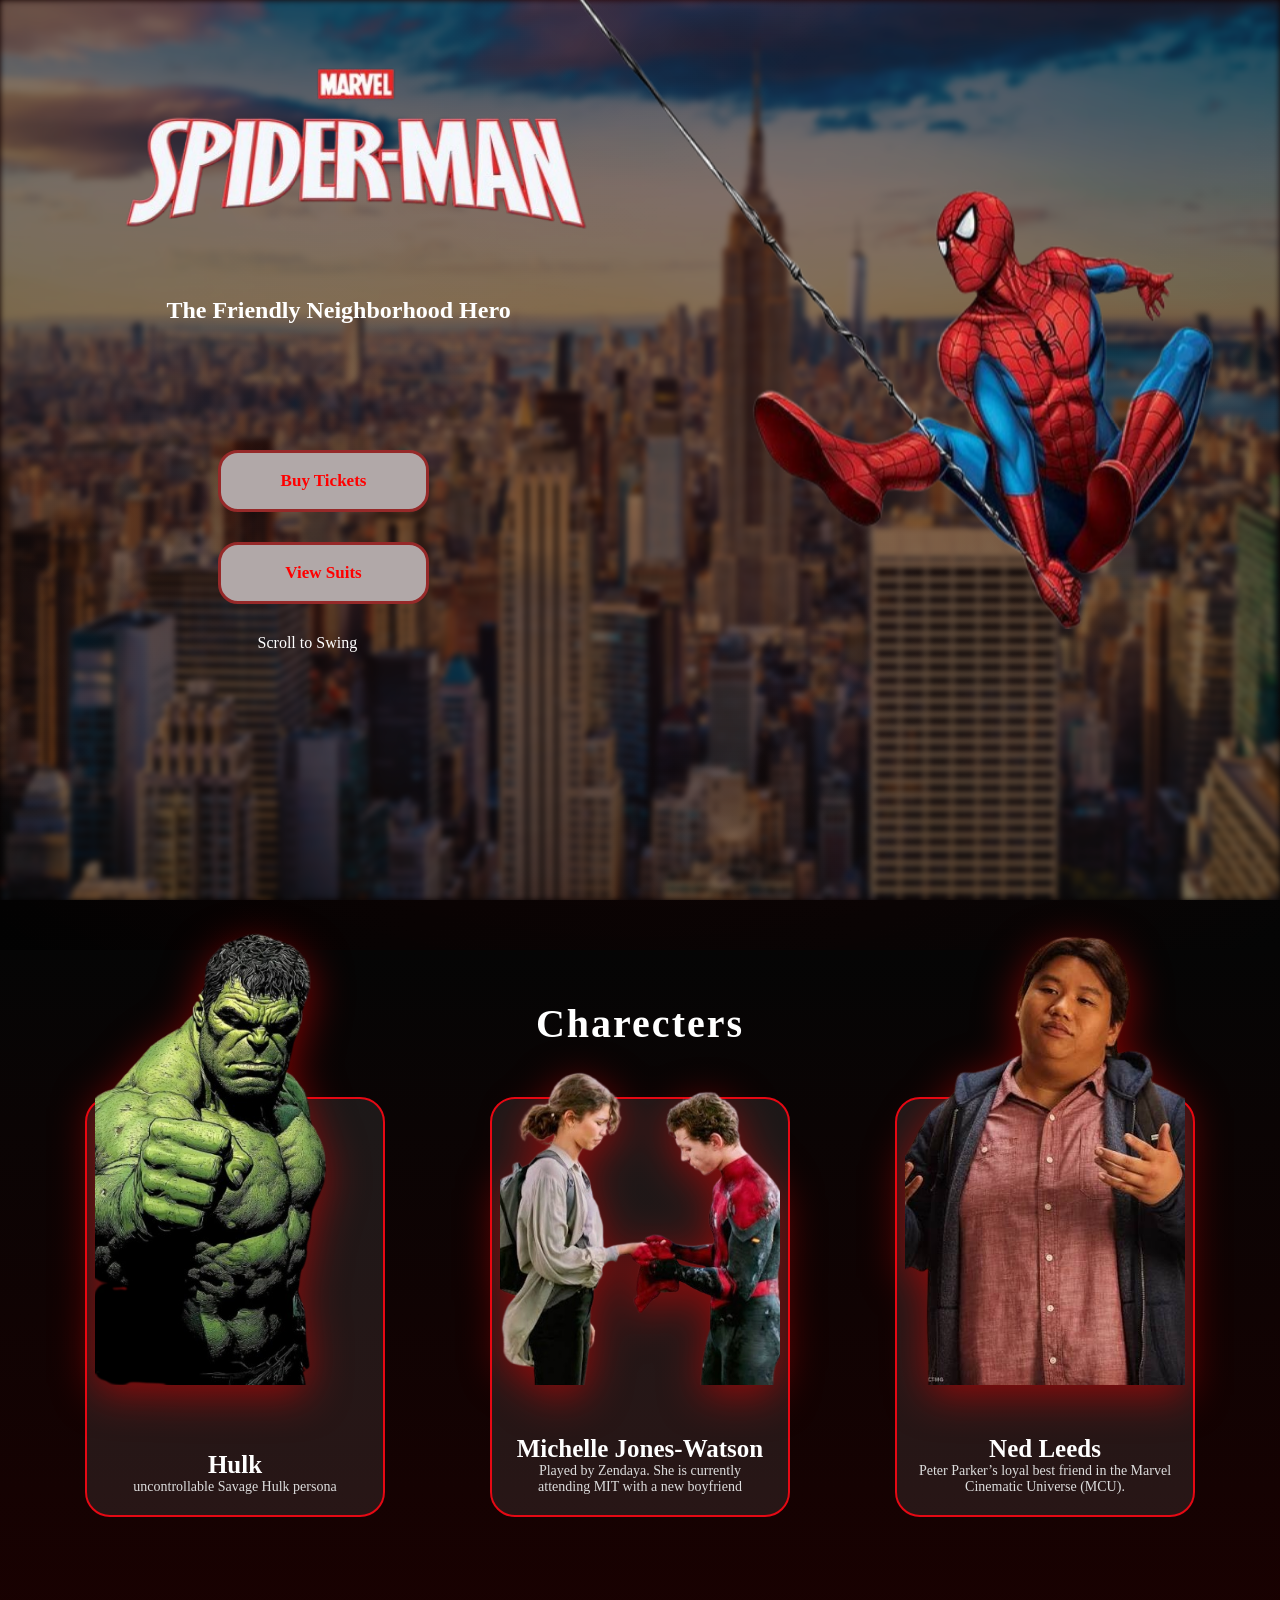
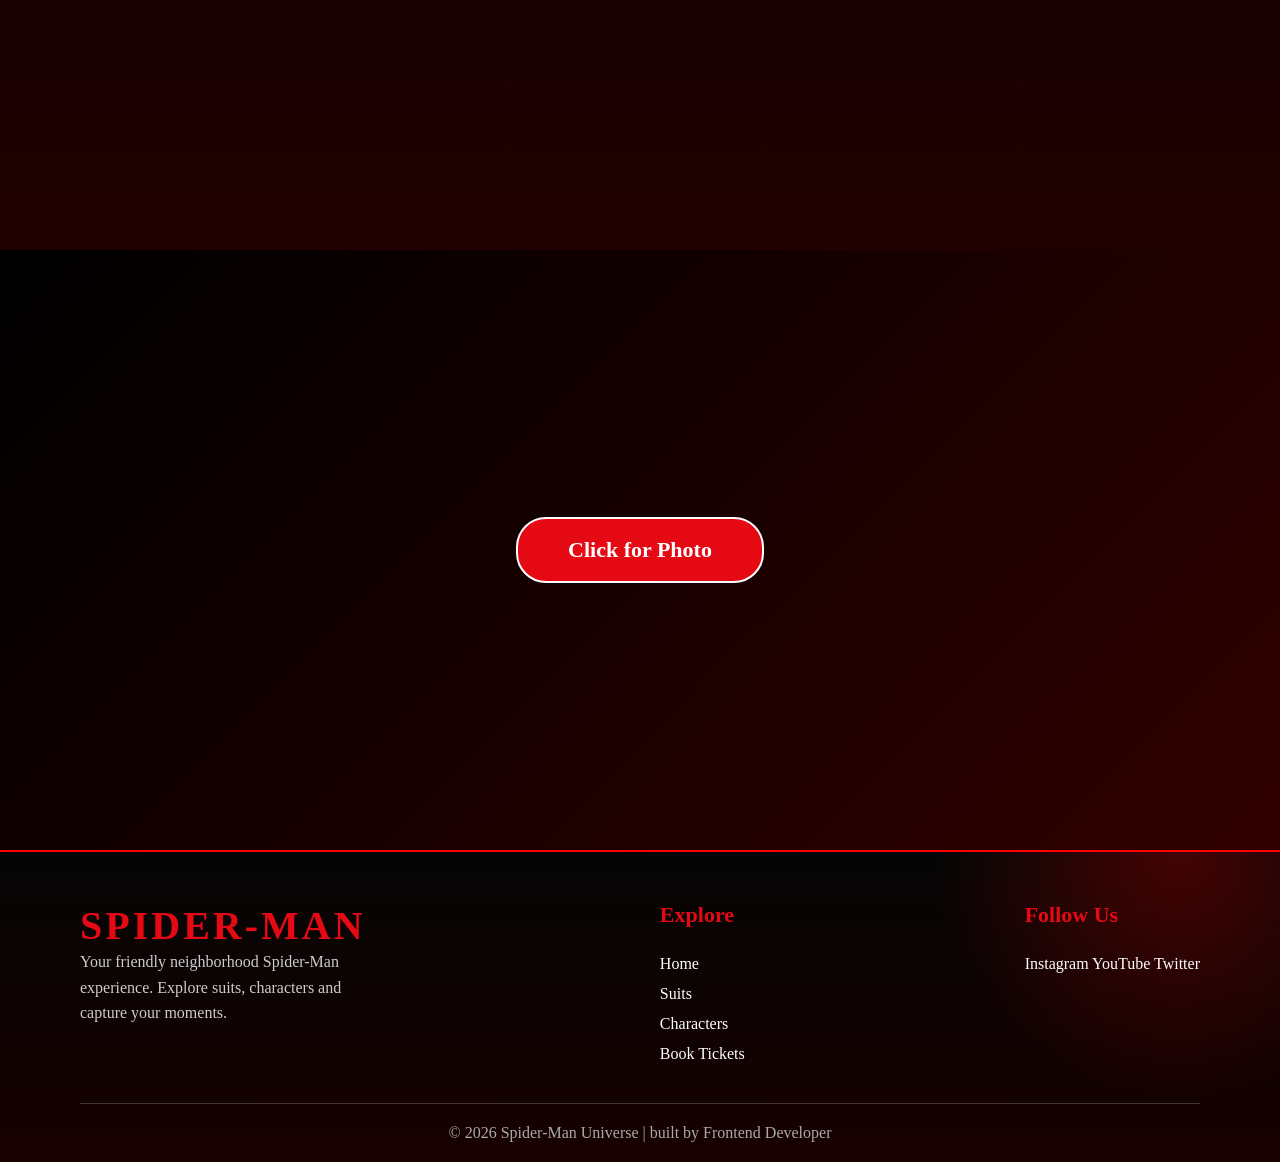
==== index.html @ 3d3e519a "first commit" ====
<!DOCTYPE html>
<html lang="en">

<head>
    <meta charset="UTF-8">
    <meta name="viewport" content="width=device-width, initial-scale=1.0">
    <title>Spider</title>
    <link rel="stylesheet" href="./styles.css">
</head>

<body>
    <section class="hero">
        <div class="video-section">
            <video autoplay muted 1 src="./assets/spiderman.mp4" class="hero-video" id="Hero-video"></video>
        </div>
        <div class="hero-content">
            <img src="./city-hd.jpg" alt="city" class="back">
            <img src="./assets/spidy/image-removebg-preview (6).png" alt="" class="main-img">
            <img src="./assets/spidy/spider-text.png" alt="" class="spidy-text">

            <h3 class="sub-heading">The Friendly Neighborhood Hero</h3>

            <!-- <p>Swing across New York, protect the innocent,
and experience the legend of Peter Parker.</p> -->

            <div class="hero-btns">
                <a href="./movie-booking.html">Buy Tickets</a>
                <a href="./suits.html">View Suits</a>

                <p> Scroll to Swing</p>

            </div>
        </div>
    </section>

    <section class="charecters">
        <h3>Charecters</h3>
        <div class="charecter-cards">
            <div>
                <img src="./assets/charecters/image-removebg-preview (10).png" alt="">
                <h3>Hulk</h3>
                <p>uncontrollable Savage Hulk persona</p>
            </div>
            <div>
                <img src="./assets/charecters/image-removebg-preview (11).png" alt="">
                <h3>Michelle Jones-Watson</h3>
                <p> Played by Zendaya. She is currently attending MIT with a new boyfriend</p>
            </div>
            <div>
                <img src="./assets/charecters/image-removebg-preview (12).png" alt="">
                <h3>Ned Leeds </h3>
                <p>Peter Parker’s loyal best friend in the Marvel Cinematic Universe (MCU).</p>
            </div>
        </div>

    </section>

    <section class="photo-section">

    <a href="#" id="photoBtn">
         Click for Photo
    </a>

    <img 
    src="./assets/spidy/spidy-with-camera.png" 
    class="spider"
    alt="spider">

    <div class="countdown"></div>

    <div class="flash"></div>

    <div class="thanks-msg">
        Thanks for your photo 
    </div>

</section>


    <footer class="footer">

    <div class="footer-content">

        <div class="footer-logo">
            <h2>SPIDER-MAN</h2>
            <p>
                Your friendly neighborhood Spider-Man experience.
                Explore suits, characters and capture your moments.
            </p>
        </div>


        <div class="footer-links">

            <h3>Explore</h3>

            <a href="#">Home</a>
            <a href="#">Suits</a>
            <a href="#">Characters</a>
            <a href="#">Book Tickets</a>

        </div>


        <div class="footer-social">

            <h3>Follow Us</h3>

            <div class="social-icons">

                <a href="#">Instagram</a>
                <a href="#">YouTube</a>
                <a href="#">Twitter</a>

            </div>

        </div>


    </div>


    <div class="footer-bottom">

        <p>
            © 2026 Spider-Man Universe | built by  Frontend Developer
        </p>

    </div>


</footer>

    <script>
        const video = document.getElementById("Hero-video");

        video.playbackRate = 1.3;

        const thanks = document.querySelector(".thanks-msg");
        const photoBtn = document.getElementById("photoBtn");
        const spider = document.querySelector(".spider");
        const countdown = document.querySelector(".countdown");
        const flash = document.querySelector(".flash");


        photoBtn.addEventListener("click", (e) => {

            e.preventDefault();


            // spider entry
            spider.classList.add("active");


            let count = 3;

            countdown.style.opacity = 1;
            countdown.innerHTML = count;


            let timer = setInterval(() => {

                count--;

                if (count > 0) {

                    countdown.innerHTML = count;

                }
                else {

                    clearInterval(timer);

                    countdown.innerHTML = "📸";


                    setTimeout(() => {

                        // camera flash
                        flash.classList.add("active");


                        setTimeout(() => {

                            countdown.style.opacity = 0;
                            thanks.classList.add("active");

                        }, 500);


                    }, 500);

                }


            }, 1000);


        });
    </script>


</body>

</html>
---- styles.css ----
*{
    margin:0;
    padding:0;
    box-sizing:border-box;
}

body{
    background:
    radial-gradient(circle at top,
    rgba(255,0,0,0.15),
    transparent 40%),
    linear-gradient(
        135deg,
        #000000,
        #090909
    );
}


.hero{
    width:100%;
    height:100vh;
    overflow-x: hidden;
    
    position: relative;
}

.video-section{
    width:100%;
    height:100%;
    overflow:hidden;
}
.video-section video{
    width:100%;
    height:100%;
    object-fit:cover;  
    object-position:center;
}
.hero-content{

    position: absolute;
    z-index: 9;
    top: 50%;
    left: 50%;
    transform: translate(-50%, -50%);
    height: 100%;
    width: 100vw;
}
.hero-content .back{
    height: 100%;
    width: 100%;
    opacity: 0;
    filter: blur(3px);
    animation: fadeBackground 2s forwards;
    animation-delay: 6s;
}
@keyframes fadeBackground{
    from{
        opacity: 0;
        transfrom:scale(1.08)
    }
    to{
        opacity: 0.5;
        transform:scale(1)
    }
}
.main-img{
    position: absolute;
    height: 650px;
    width: 650px;
    /* top: -10%;
    left: 60%; */
    top:-80%;
    left: 100%;
     transform: translate(-50%, 0%);
     animation : spidermanEntry 1.5s ease forwards;
     animation-delay: 6.3s;
}
@keyframes spidermanEntry {
    from{
        top:-80%;
        left:100%;

    }
    to{
        top:-6%;
        left:70%;
        scale: 1.1;
    }
    
}
.spidy-text{
    height: 550px;
    width: 550px;
    position: absolute;
    /* top: 3%;
    left: 0%; */
    top:0%;
    left:5%;
    opacity: 0;
    transform: translate(3%, -20%);
    animation: textEntry 2s ease forwards;
    animation-delay: 5.7s;


}
@keyframes textEntry {
    from{
        opacity: 0;
    }
    to{
        opacity: 1;
    }
    
}
.sub-heading{
    position: absolute;
    top:33%;
    left:13%;
    color: white;
    opacity: 0;
    font-size: 24px;
    font-weight: 600;
    box-shadow: 2px red;
    animation: textEntry 2s ease forwards;
    animation-delay: 5.7s;
    
}
.hero-btns a{
    padding: 18px 60px;
    font-family:'Bebas Neue', cursive;
    
    border-radius: 20px;
    background-color: rgb(177, 168, 168);
    color: red;
    text-decoration: none;
    font-size: 17px;
    font-style: bold;
    text-align: center;
    font-weight: 600;
    border: 3px solid rgb(150, 41, 41);
    
}
.hero-btns a:hover{
    background-image: url(./assets/spidy/image.png);
    background-size:cover;
    background-repeat: no-repeat;
    background-position: center;
    color: white;
    font-size: 20px;     
}

.hero-btns{
    position: absolute;
    top:50%;
    left: 17%;
    display: flex;
    flex-direction: column;
    gap: 30px;
    opacity: 0;
    animation: btns-entry 2s ease forwards;
    animation-delay: 5.7s;

}
@keyframes btns-entry {
    from{
        opacity: 0;
    }to{
        opacity: 1;
    }
}
.hero-btns p{
    color: white;
    margin-left: 40px;
}

.charecters{
    margin-top:50px;
    min-height:100vh;
    padding:50px 20px;
    background:linear-gradient(
        180deg,
        #050505,
        #200000
    );
}

.charecters > h3{
    color:white;
    text-align:center;
    font-size:40px;
    font-family:'Bebas Neue', cursive;
    letter-spacing:2px;
}


.charecter-cards{
    margin-top:50px;
    display:flex;
    justify-content:space-evenly;
    align-items:center;
    flex-wrap:wrap;
    gap:40px;
}


.charecter-cards div{
    position:relative;
    height:420px;
    width:300px;
    background:rgba(255,255,255,0.08);
    border:2px solid #e50914;
    border-radius:25px;
    display:flex;
    flex-direction:column;
    justify-content:flex-end;
    align-items:center;
    padding:20px;
    overflow:visible;
    transition:0.4s ease;
}


/* Character Image */
.charecter-cards img{
    position:absolute;
    width:280px;
    bottom:130px;
    transition:0.5s ease;
    z-index:10;
    filter:drop-shadow(0 10px 20px rgba(255,0,0,0.5));
}


/* Text */
.charecter-cards h3{
    color:white;
    font-size:25px;
    z-index:2;
}


.charecter-cards p{
    color:#ddd;
    text-align:center;
    font-size:14px;
    z-index:2;
}





/* Image comes out from top */
.charecter-cards div:hover img{
    transform:
    translateY(-100px)
    scale(1.15);
}


.photo-section{
    height:600px;
    background:
    linear-gradient(
        135deg,
        #000,
        #300000
    );
    display:flex;
    justify-content:center;
    align-items:center;
    position:relative;
    overflow:hidden;
}


#photoBtn{
    padding:18px 50px;
    background:#e50914;
    color:white;
    text-decoration:none;
    font-size:22px;
    font-weight:bold;
    border-radius:30px;
    border:2px solid white;
    transition:0.3s;
    z-index:5;
}


#photoBtn:hover{
    background:white;
    color:red;
    transform:scale(1.1);
}


/* Spider */
.spider{
    position:absolute;
    width:250px;
    height:250px;
    bottom:-200px;
    left:-200px;
    transition:1s ease;
}


/* Spider comes up */
.spider.active{
    left:80px;
    bottom:40px;
    transform:rotate(10deg);
}


/* Countdown */
.countdown{
    position:absolute;
    color:rgb(12, 8, 206);
    font-size:100px;
    font-weight:bold;
    opacity:0;
    z-index:5;  
    padding:20px;
    border-radius:20px;
    border:3px solid rgb(12, 8, 206);
    background:rgba(255, 255, 255, 0.1);

}


/* Flash */
.flash{
    position:absolute;
    inset:0;
    background:white;
    opacity:0;
    pointer-events:none;
}


.flash.active{
    animation:cameraFlash 0.5s;
}


@keyframes cameraFlash{

    0%{
        opacity:0;
    }

    40%{
        opacity:1;
    }

    100%{
        opacity:0;
    }

}

.thanks-msg{
    position:absolute;
    color:rgb(236, 227, 227);
    padding:20px;
    border-radius:20px;
    background:black;
    border:3px solid rgb(255, 0, 0);
    font-size:35px;
    font-weight:bold;
    opacity:0;
    transform:translateY(30px);
    transition:0.8s ease;
    z-index:10;
}


.thanks-msg.active{
    opacity:1;
    transform:translateY(0);
}

.footer{

    background:
    linear-gradient(
        180deg,
        #050505,
        #180000
    );

    color:white;
    padding:50px 80px 20px;

    position:relative;
    overflow:hidden;

    border-top:2px solid red;

}


/* web effect */

.footer::before{

    content:"";

    position:absolute;

    width:500px;
    height:500px;

    top:-250px;
    right:-150px;

    background:
    radial-gradient(
        circle,
        rgba(255,0,0,0.25),
        transparent 70%
    );

}


/* Main content */

.footer-content{

    display:flex;
    justify-content:space-between;
    flex-wrap:wrap;

    gap:40px;

    position:relative;
    z-index:2;

}



.footer-logo h2{

    font-size:40px;
    color:#e50914;

    letter-spacing:3px;

}



.footer-logo p{

    width:300px;

    color:#ccc;

    line-height:1.6;

}



.footer h3{

    color:#e50914;

    font-size:22px;

    margin-bottom:15px;

}



.footer-links,
.footer-social{

    display:flex;

    flex-direction:column;

    gap:12px;

}



.footer a{

    color:white;

    text-decoration:none;

    transition:0.3s;

}



.footer a:hover{

    color:red;

    transform:translateX(8px);

}



/* Bottom */

.footer-bottom{

    margin-top:40px;

    padding-top:20px;

    text-align:center;

    border-top:1px solid rgba(255,255,255,0.2);

    color:#aaa;

}

@media (max-width:600px){
    .charecter-cards{
        gap:140px;
        margin-top:150px;
    }
}
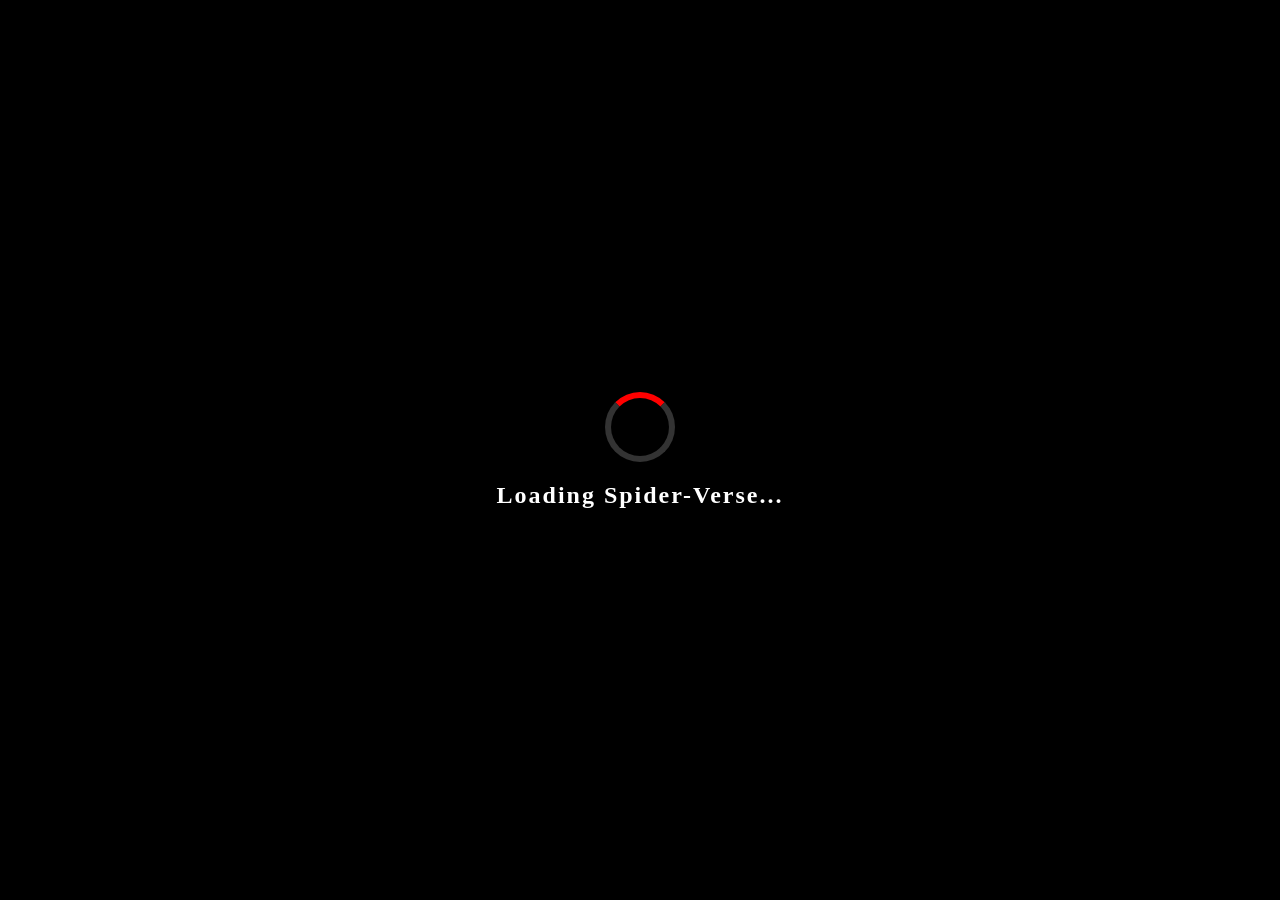
==== commit 1b0c4881: "video loading fixed" ====
--- a/index.html
+++ b/index.html
@@ -9,9 +9,25 @@
 </head>
 
 <body>
+    <div id="loader">
+    <div class="loader-spinner"></div>
+    <h2>Loading Spider-Verse...</h2>
+</div>
+
+<div id="website">
     <section class="hero">
         <div class="video-section">
-            <video autoplay muted 1 src="./assets/spiderman.mp4" class="hero-video" id="Hero-video"></video>
+            <video
+    autoplay
+    muted
+    playsinline
+    preload="auto"
+    class="hero-video"
+    id="Hero-video">
+
+    <source src="./assets/spiderman.mp4" type="video/mp4">
+
+</video>
         </div>
         <div class="hero-content">
             <img src="./city-hd.jpg" alt="city" class="back">
@@ -131,10 +147,23 @@
 
 </footer>
 
+</div> 
+
     <script>
-        const video = document.getElementById("Hero-video");
-
-        video.playbackRate = 1.3;
+        const loader = document.getElementById("loader");
+const website = document.getElementById("website");
+const video = document.getElementById("Hero-video");
+
+video.playbackRate = 1.3;
+
+video.addEventListener("loadeddata", () => {
+
+    loader.style.display = "none";
+    website.style.display = "block";
+
+    video.play();
+
+});
 
         const thanks = document.querySelector(".thanks-msg");
         const photoBtn = document.getElementById("photoBtn");
--- a/styles.css
+++ b/styles.css
@@ -14,6 +14,41 @@
         #000000,
         #090909
     );
+}
+#loader{
+    position:fixed;
+    inset:0;
+    background:#000;
+    display:flex;
+    justify-content:center;
+    align-items:center;
+    flex-direction:column;
+    z-index:999999;
+}
+
+.loader-spinner{
+    width:70px;
+    height:70px;
+    border:6px solid #333;
+    border-top:6px solid red;
+    border-radius:50%;
+    animation:spin 1s linear infinite;
+}
+
+#loader h2{
+    margin-top:20px;
+    color:white;
+    letter-spacing:2px;
+}
+
+@keyframes spin{
+    to{
+        transform:rotate(360deg);
+    }
+}
+
+#website{
+    display:none;
 }
 
 
